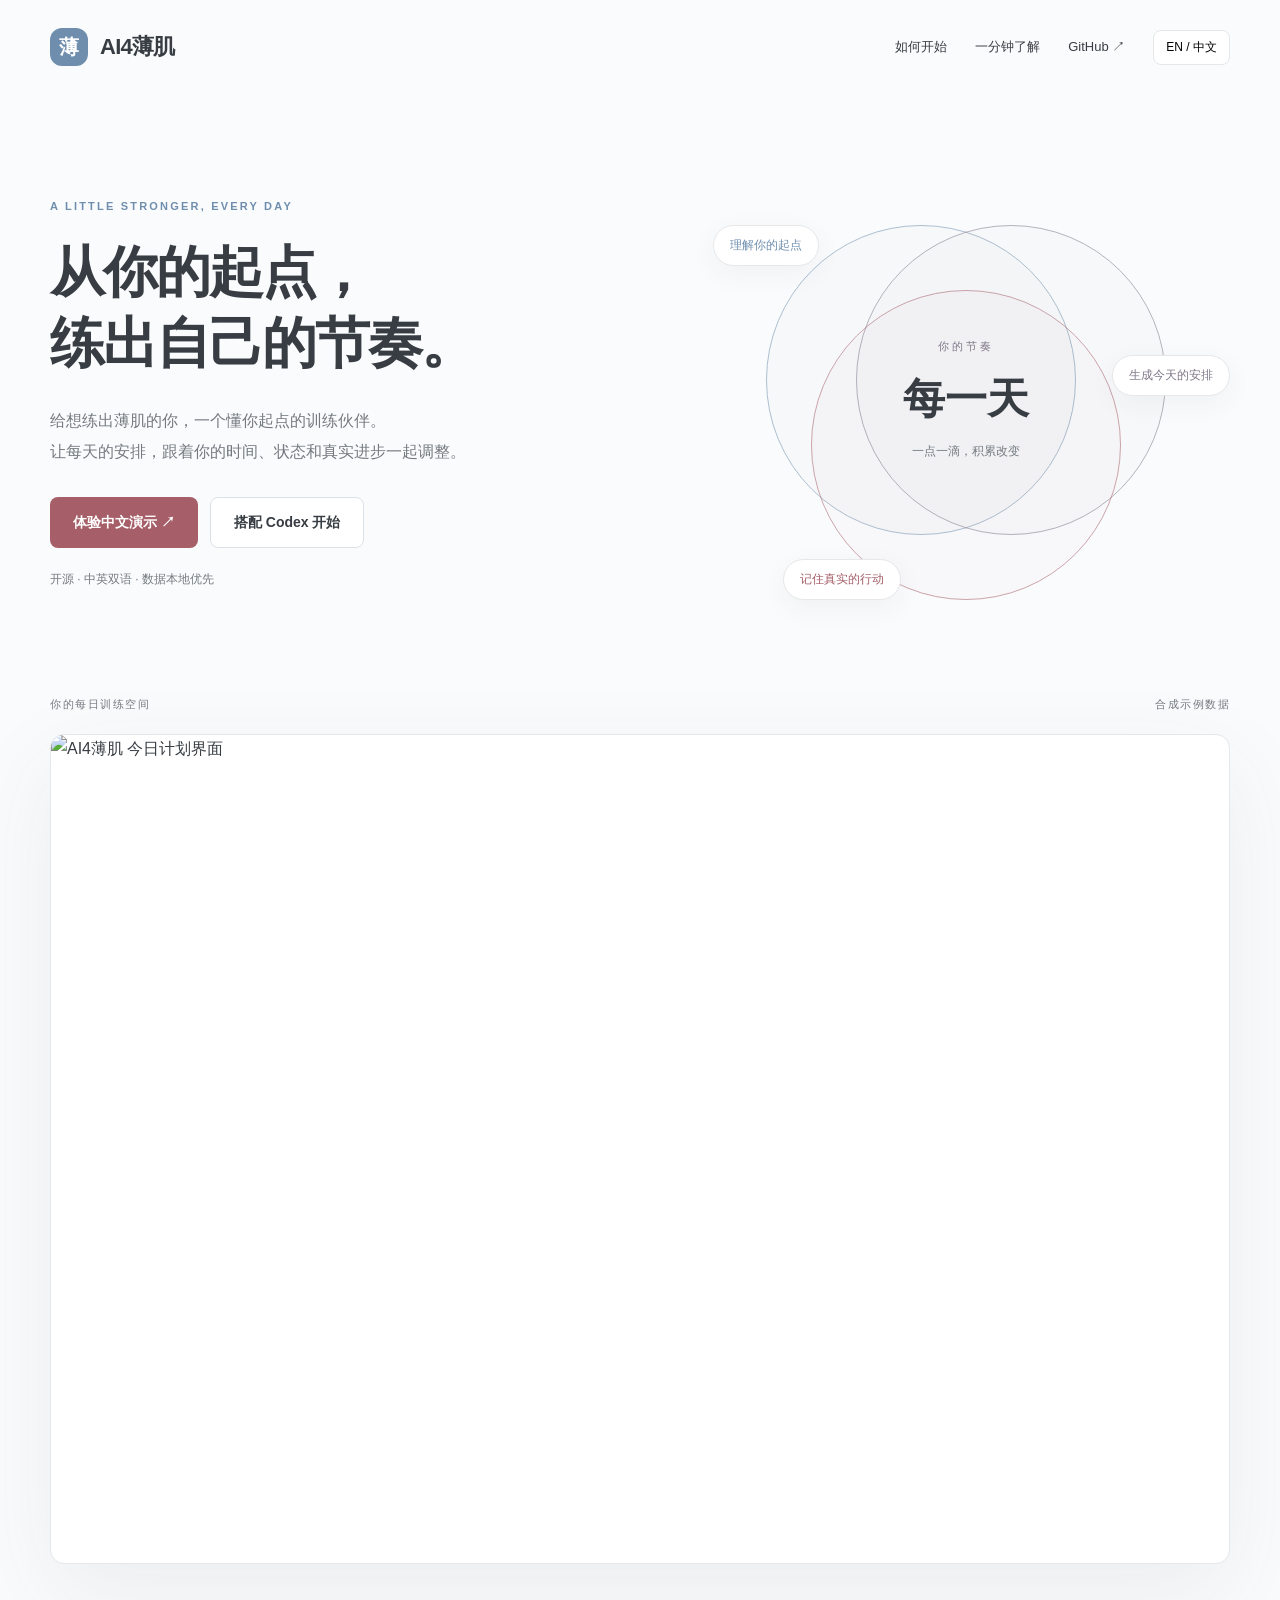
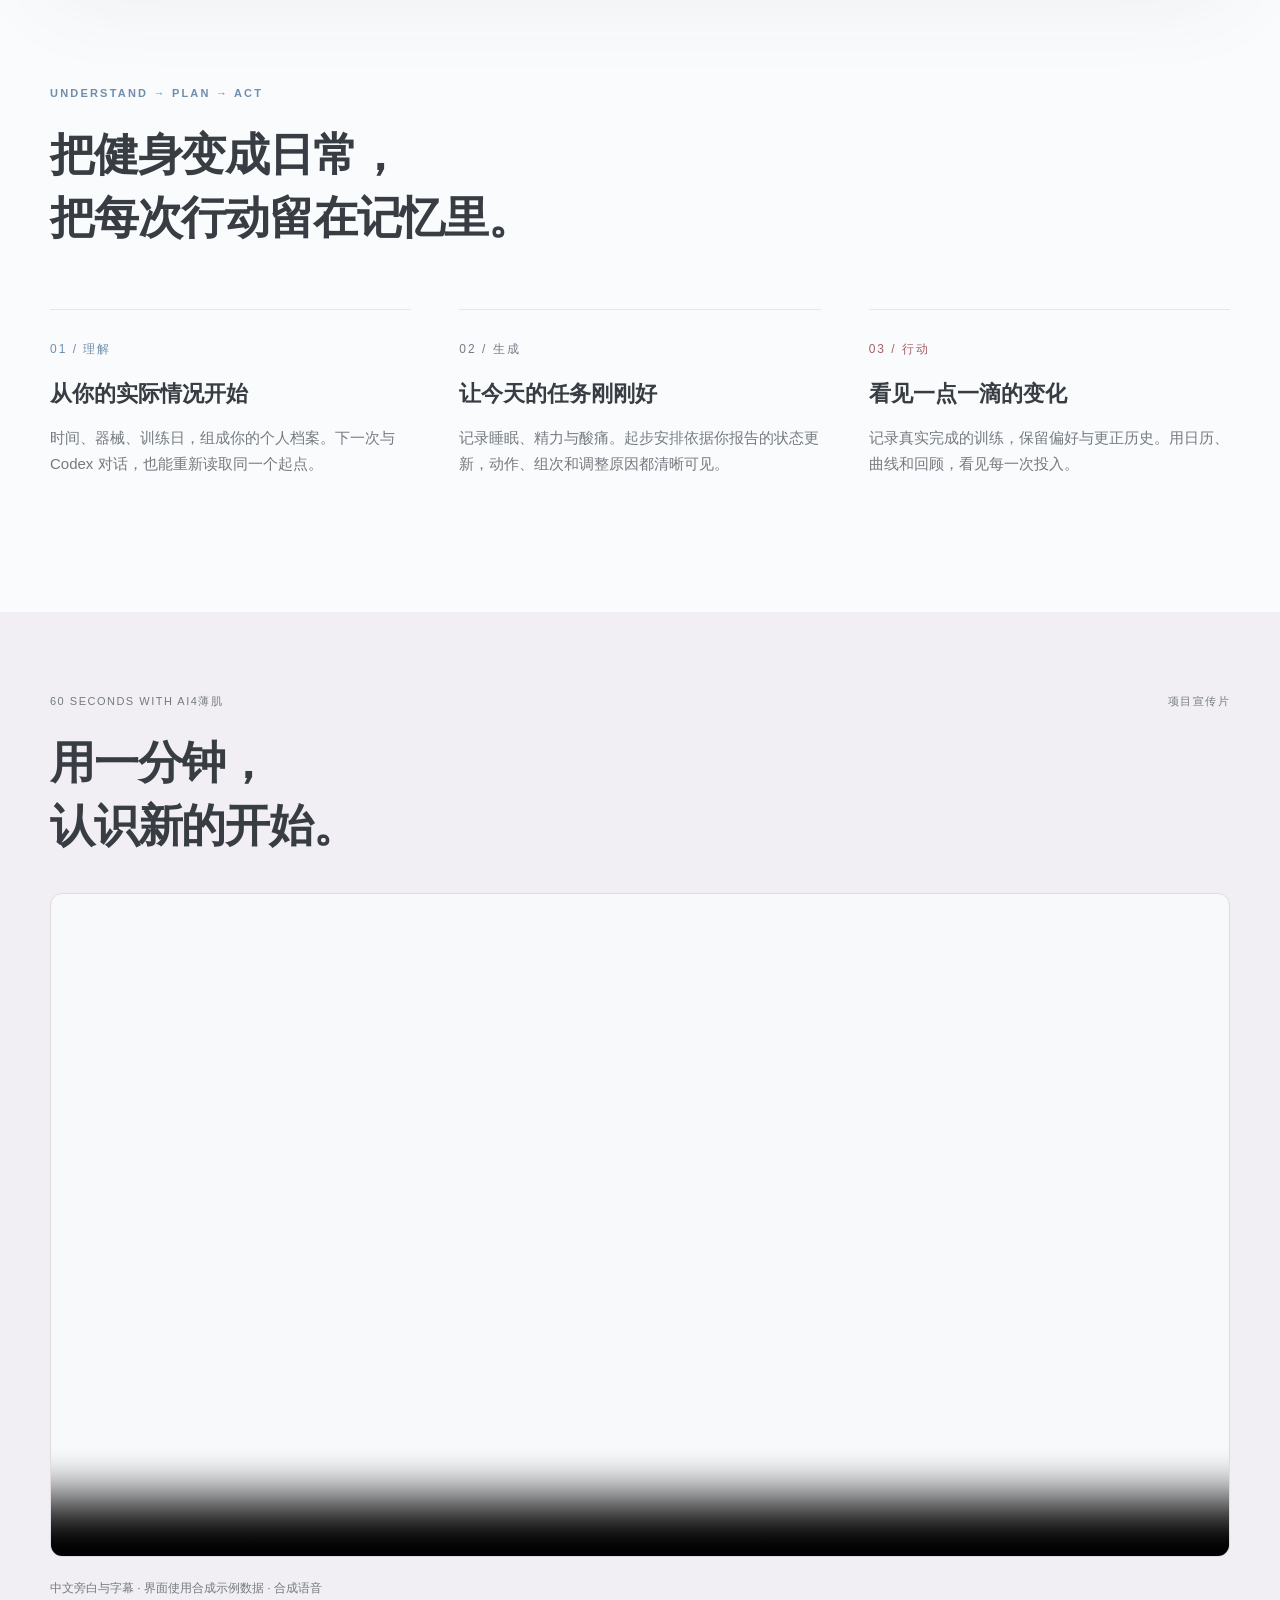
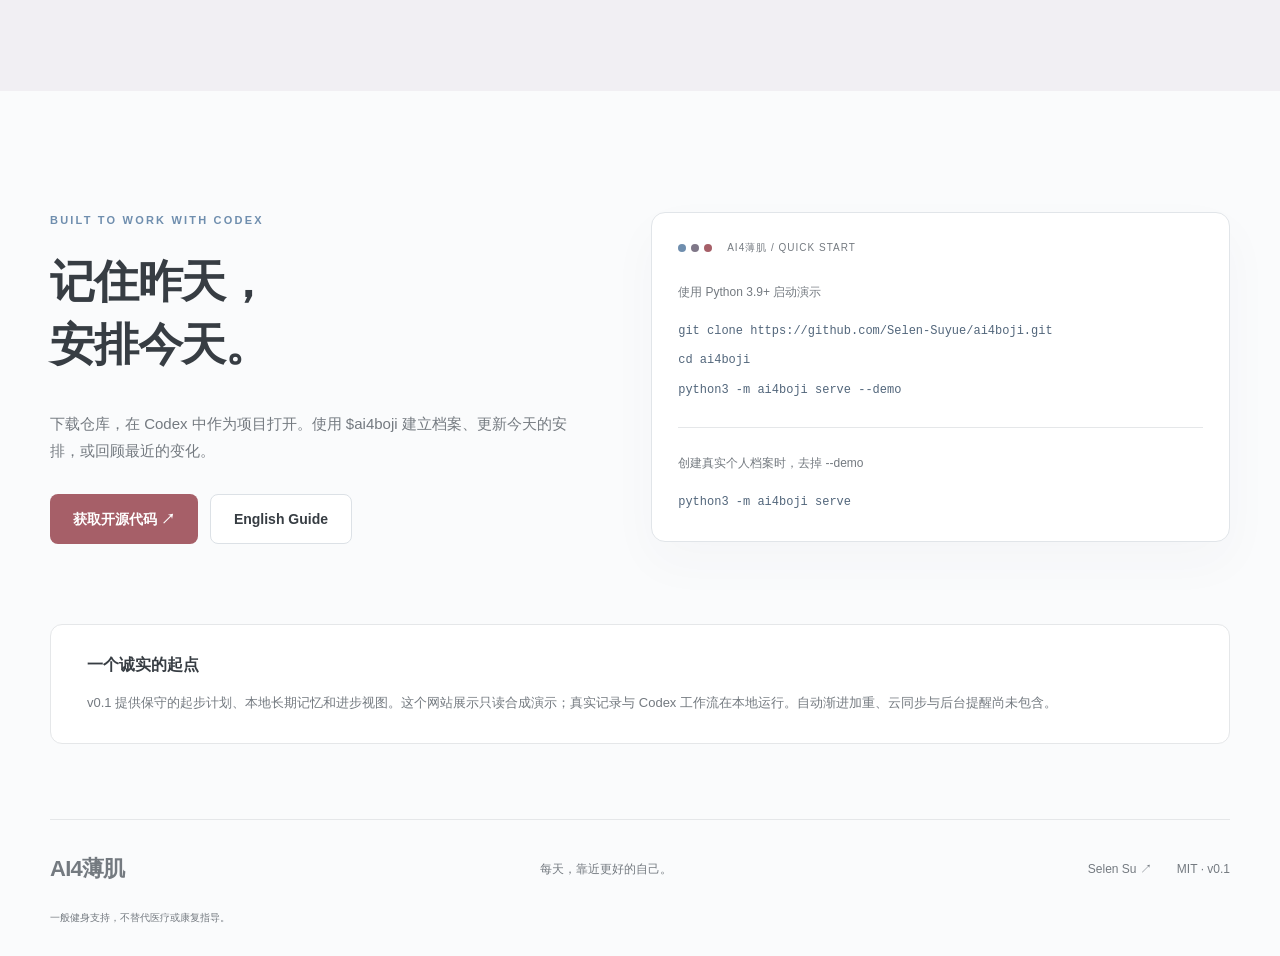
==== site/index.html @ ef3eefd3 "Launch AI4薄肌 v0.1 with Codex workflow, bilingual dashboard and public site" ====
<!doctype html>
<html lang="zh-CN">
<head>
  <meta charset="utf-8"><meta name="viewport" content="width=device-width, initial-scale=1">
  <title>AI4薄肌</title>
  <meta name="description" content="AI4薄肌：Codex 驱动的个人训练伙伴。每日指导、长期记忆和进步可视化，陪你从起点稳稳向前。">
  <meta name="theme-color" content="#6F8EAE">
  <meta property="og:title" content="AI4薄肌"><meta property="og:description" content="每天，靠近更好的自己。Codex 驱动的个人训练伙伴。">
  <link rel="stylesheet" href="./style.css"><script src="./site.js" defer></script>
</head>
<body>
<nav class="nav wrap"><a class="brand" href="#"><span class="mark">薄</span>AI4薄肌</a><div class="navlinks"><a href="#how" data-en="How it works">如何开始</a><a href="#film" data-en="Watch the film">一分钟了解</a><a href="https://github.com/Selen-Suyue/ai4boji">GitHub ↗</a><button id="language" aria-label="Switch language">EN / 中文</button></div></nav>
<main>
<section class="hero wrap">
  <div class="hero-copy"><div class="eyebrow">A LITTLE STRONGER, EVERY DAY</div><h1 data-en="Start where you are.<br>Grow a little stronger.">从你的起点，<br>练出自己的节奏。</h1><p class="lead" data-en="A training companion for beginners, powered by Codex. Daily guidance that follows your time, your energy and your real progress.">给想练出薄肌的你，一个懂你起点的训练伙伴。<br>让每天的安排，跟着你的时间、状态和真实进步一起调整。</p><div class="actions"><a class="button primary" href="./demo/" data-en="Explore the preview ↗">体验中文演示 ↗</a><a class="button secondary" href="#start" data-en="Start with Codex">搭配 Codex 开始</a></div><p class="tiny" data-en="Open source · Chinese & English · Local-first data">开源 · 中英双语 · 数据本地优先</p></div>
  <div class="hero-art" aria-label="三色训练理念"><div class="ring r1"></div><div class="ring r2"></div><div class="ring r3"></div><div class="art-center"><span data-en="YOUR PACE">你的节奏</span><strong>每一天</strong><small data-en="One step at a time">一点一滴，积累改变</small></div><div class="floating f1" data-en="Understand you">理解你的起点</div><div class="floating f2" data-en="Plan for today">生成今天的安排</div><div class="floating f3" data-en="Remember your effort">记住真实的行动</div></div>
</section>
<section class="preview wrap"><div class="section-line"><span data-en="YOUR DAILY SPACE">你的每日训练空间</span><span data-en="Synthetic demo data">合成示例数据</span></div><a href="./demo/" class="screen"><img src="./assets/dashboard-zh.jpg" alt="AI4薄肌 今日计划界面" width="1280" height="900"></a></section>
<section id="how" class="wrap story"><div class="eyebrow">UNDERSTAND → PLAN → ACT</div><h2 data-en="A small routine.<br>A memory that stays.">把健身变成日常，<br>把每次行动留在记忆里。</h2><div class="steps"><article><span class="step blue">01 / 理解</span><h3 data-en="Begin with you">从你的实际情况开始</h3><p data-en="Your available time, equipment and training days become a profile. Codex can read it again in your next conversation.">时间、器械、训练日，组成你的个人档案。下一次与 Codex 对话，也能重新读取同一个起点。</p></article><article><span class="step purple">02 / 生成</span><h3 data-en="Make today manageable">让今天的任务刚刚好</h3><p data-en="Check in with sleep, energy and soreness. Starter plans adapt to your reported state, with clear reasons behind each adjustment.">记录睡眠、精力与酸痛。起步安排依据你报告的状态更新，动作、组次和调整原因都清晰可见。</p></article><article><span class="step rose">03 / 行动</span><h3 data-en="See the effort add up">看见一点一滴的变化</h3><p data-en="Log what actually happened. Keep preferences and revisions, then review your activity and measurements through clear charts.">记录真实完成的训练，保留偏好与更正历史。用日历、曲线和回顾，看见每一次投入。</p></article></div></section>
<section id="film" class="film"><div class="wrap"><div class="section-line"><span>60 SECONDS WITH AI4薄肌</span><span data-en="Product film">项目宣传片</span></div><h2 data-en="One minute.<br>Your next beginning.">用一分钟，<br>认识新的开始。</h2><video controls preload="metadata" poster="./assets/promo-poster.jpg" playsinline><source src="./assets/AI4薄肌-60s.mp4" type="video/mp4"><track kind="subtitles" src="./assets/promo-en.vtt" srclang="en" label="English"><a href="./assets/AI4薄肌-60s.mp4" data-en="Download the film">下载宣传片</a></video><p class="tiny" data-en="Chinese narration and captions · Synthetic product data · Synthesized voice">中文旁白与字幕 · 界面使用合成示例数据 · 合成语音</p></div></section>
<section id="start" class="wrap start"><div><div class="eyebrow">BUILT TO WORK WITH CODEX</div><h2 data-en="Bring your context.<br>Take the next step.">记住昨天，<br>安排今天。</h2><p data-en="Download the repository and open it as a Codex project. Use $ai4boji to create your profile, update your day and review your progress.">下载仓库，在 Codex 中作为项目打开。使用 $ai4boji 建立档案、更新今天的安排，或回顾最近的变化。</p><div class="actions"><a class="button primary" href="https://github.com/Selen-Suyue/ai4boji" data-en="Get the source ↗">获取开源代码 ↗</a><a class="button secondary" href="https://github.com/Selen-Suyue/ai4boji/blob/main/README.en.md" data-en="English guide">English Guide</a></div></div><div class="terminal"><div class="terminal-top"><i></i><i></i><i></i><span>AI4薄肌 / QUICK START</span></div><p data-en="Preview with Python 3.9+">使用 Python 3.9+ 启动演示</p><code>git clone https://github.com/Selen-Suyue/ai4boji.git<br>cd ai4boji<br>python3 -m ai4boji serve --demo</code><hr><p data-en="For your own profile, omit --demo">创建真实个人档案时，去掉 --demo</p><code>python3 -m ai4boji serve</code></div></section>
<section class="wrap scope"><h3 data-en="An honest starting point">一个诚实的起点</h3><p data-en="v0.1 offers conservative starter plans, persistent local memory and progress views. This website is a read-only synthetic preview. Personal records and Codex workflows run locally. Automatic progressive loading, cloud sync and background reminders are not part of this version.">v0.1 提供保守的起步计划、本地长期记忆和进步视图。这个网站展示只读合成演示；真实记录与 Codex 工作流在本地运行。自动渐进加重、云同步与后台提醒尚未包含。</p></section>
</main>
<footer class="wrap"><a class="brand" href="#">AI4薄肌</a><span data-en="A little stronger, every day.">每天，靠近更好的自己。</span><div><a href="https://selen-suyue.github.io/">Selen Su ↗</a><span>MIT · v0.1</span></div><small data-en="General fitness support, not medical or rehabilitation care.">一般健身支持，不替代医疗或康复指导。</small></footer>
</body></html>
---- site/style.css ----
:root{--blue:#6f8eae;--purple:#7f7788;--rose:#a65f68;--ink:#373d43;--muted:#747a80;--line:#e5e7e9;--paper:#fafbfc}*{box-sizing:border-box}html{scroll-behavior:smooth;scroll-padding-top:30px}body{margin:0;color:var(--ink);background:var(--paper);font-family:Inter,-apple-system,BlinkMacSystemFont,"PingFang SC","Microsoft YaHei",sans-serif;line-height:1.75}a{color:inherit;text-decoration:none}button{font:inherit}.wrap{width:min(1180px,calc(100% - 64px));margin:auto}.nav{display:flex;align-items:center;justify-content:space-between;padding:28px 0}.brand{display:flex;align-items:center;gap:12px;font-weight:760;font-size:22px;letter-spacing:-.7px}.mark{background:var(--blue);color:white;display:grid;place-items:center;width:38px;height:38px;border-radius:12px;font-size:20px}.navlinks{display:flex;gap:28px;align-items:center;font-size:13px}.navlinks button{background:white;border:1px solid var(--line);border-radius:8px;padding:6px 12px;cursor:pointer;font-size:12px}.hero{display:grid;grid-template-columns:1.2fr 1fr;gap:20px;padding:90px 0 80px;align-items:center}.eyebrow{font-size:11px;letter-spacing:2.2px;font-weight:750;color:var(--blue);margin-bottom:20px}h1{font-size:clamp(40px,4.3vw,60px);line-height:1.3;letter-spacing:-2px;margin:0 0 25px;font-weight:720}h2{font-size:clamp(32px,3.5vw,46px);line-height:1.4;letter-spacing:-1.2px;margin:12px 0 36px}h3{font-size:22px;line-height:1.5;margin:15px 0}p{color:var(--muted);font-size:15px}.lead{font-size:16px;line-height:1.95;max-width:560px}.actions{display:flex;gap:12px;flex-wrap:wrap;margin-top:30px}.button{display:inline-flex;align-items:center;justify-content:center;padding:12px 23px;border-radius:8px;font-size:14px;font-weight:650;transition:transform .2s}.button:hover{transform:translateY(-2px)}.primary{background:var(--rose);color:white}.secondary{border:1px solid #dce1e6;background:white}.tiny{font-size:12px;margin-top:21px}.hero-art{height:430px;position:relative;display:grid;place-items:center}.ring{position:absolute;width:310px;height:310px;border:1px solid;border-radius:50%;opacity:.55}.r1{border-color:var(--blue);transform:translate(-45px,-20px);background:#6f8eae0a}.r2{border-color:var(--purple);transform:translate(45px,-20px);background:#7f77880a}.r3{border-color:var(--rose);transform:translate(0,45px);background:#a65f6809}.art-center{z-index:1;text-align:center;display:flex;flex-direction:column}.art-center span{font-size:11px;letter-spacing:3px;color:var(--purple)}.art-center strong{font-size:42px;font-weight:650;line-height:2}.art-center small{font-size:12px;color:var(--muted)}.floating{position:absolute;z-index:2;background:white;box-shadow:0 8px 28px #3a44460d;border:1px solid var(--line);padding:9px 16px;border-radius:30px;font-size:12px}.f1{top:40px;left:10px;color:var(--blue)}.f2{right:0;top:170px;color:var(--purple)}.f3{bottom:15px;left:80px;color:var(--rose)}.section-line{display:flex;justify-content:space-between;font-size:11px;letter-spacing:1.5px;color:var(--muted);margin-bottom:20px}.screen{display:block;background:white;border:1px solid var(--line);border-radius:14px;overflow:hidden;box-shadow:0 30px 90px #3c485414}.screen img{display:block;width:100%;height:auto}.story{padding:120px 0}.steps{display:grid;grid-template-columns:repeat(3,1fr);gap:48px;margin-top:60px}.steps article{border-top:1px solid var(--line);padding-top:24px}.step{font-size:12px;letter-spacing:2px}.blue{color:var(--blue)}.purple{color:var(--purple)}.rose{color:var(--rose)}.film{padding:80px 0;background:#f1eff3}.film video{display:block;width:100%;aspect-ratio:16/9;background:#f8f9fb;border-radius:12px;border:1px solid #dedbe2}.start{display:grid;grid-template-columns:1fr 1.1fr;gap:75px;padding:120px 0 80px;align-items:center}.terminal{border:1px solid #e1e5e9;background:white;border-radius:14px;padding:26px;min-width:0;box-shadow:0 20px 50px #3c485408}.terminal-top{display:flex;align-items:center;gap:5px;font-size:10px;color:var(--muted);letter-spacing:1px}.terminal-top span{margin-left:10px}.terminal-top i{width:8px;height:8px;background:var(--blue);border-radius:50%}.terminal-top i:nth-child(2){background:var(--purple)}.terminal-top i:nth-child(3){background:var(--rose)}.terminal p{font-size:12px;margin-top:25px}.terminal code{font-size:12px;line-height:2.2;overflow-wrap:anywhere;color:#52667b}.terminal hr{border:0;border-top:1px solid var(--line);margin-top:24px}.scope{background:#fff;border:1px solid var(--line);border-radius:12px;padding:28px 36px;margin-bottom:75px}.scope h3{font-size:16px;margin-top:0}.scope p{font-size:13px;margin-bottom:0}footer{display:flex;align-items:center;justify-content:space-between;border-top:1px solid var(--line);padding:30px 0;flex-wrap:wrap;gap:20px;font-size:12px;color:var(--muted)}footer div{display:flex;gap:25px}footer small{width:100%;font-size:10px}a:focus-visible,button:focus-visible{outline:3px solid var(--blue);outline-offset:5px}@media(max-width:800px){.wrap{width:calc(100% - 36px)}.navlinks{gap:14px}.navlinks a:nth-child(-n+2){display:none}.hero{grid-template-columns:1fr;padding:55px 0}.hero-art{height:330px;max-width:420px;width:100%;margin:auto}.ring{width:240px;height:240px}.hero h1{font-size:42px}.steps{grid-template-columns:1fr;gap:25px;margin-top:30px}.story{padding:65px 0}.start{grid-template-columns:1fr;gap:28px;padding:65px 0}.film{padding:50px 0}.scope{padding:22px}.art-center strong{font-size:32px}.f3{bottom:0}.f2{top:145px}.screen{border-radius:8px}}@media(prefers-reduced-motion:reduce){html{scroll-behavior:auto}.button{transition:none}}
@media(max-width:360px){.ring{width:190px;height:190px}.hero-art{height:300px}.floating{font-size:11px;padding:8px 11px}.navlinks{gap:10px}.navlinks button{padding:5px 8px}.brand{font-size:20px}}
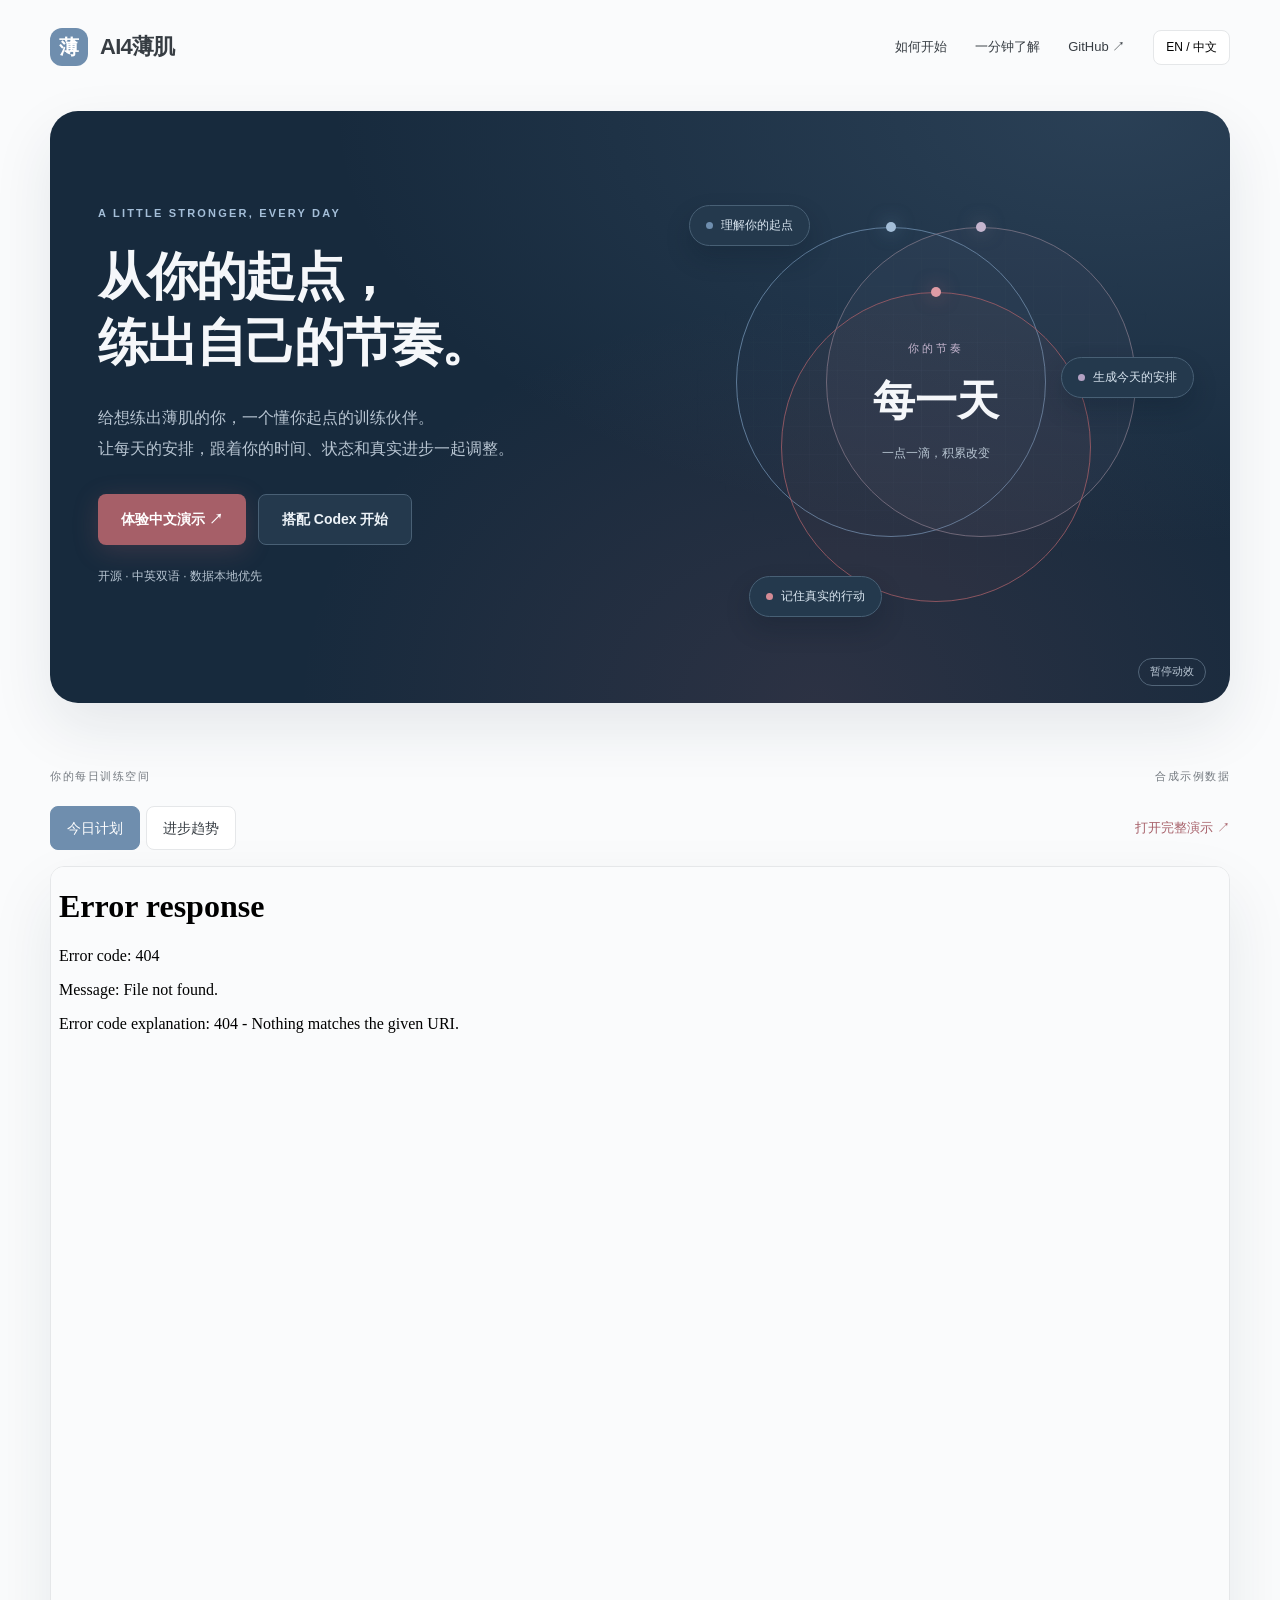
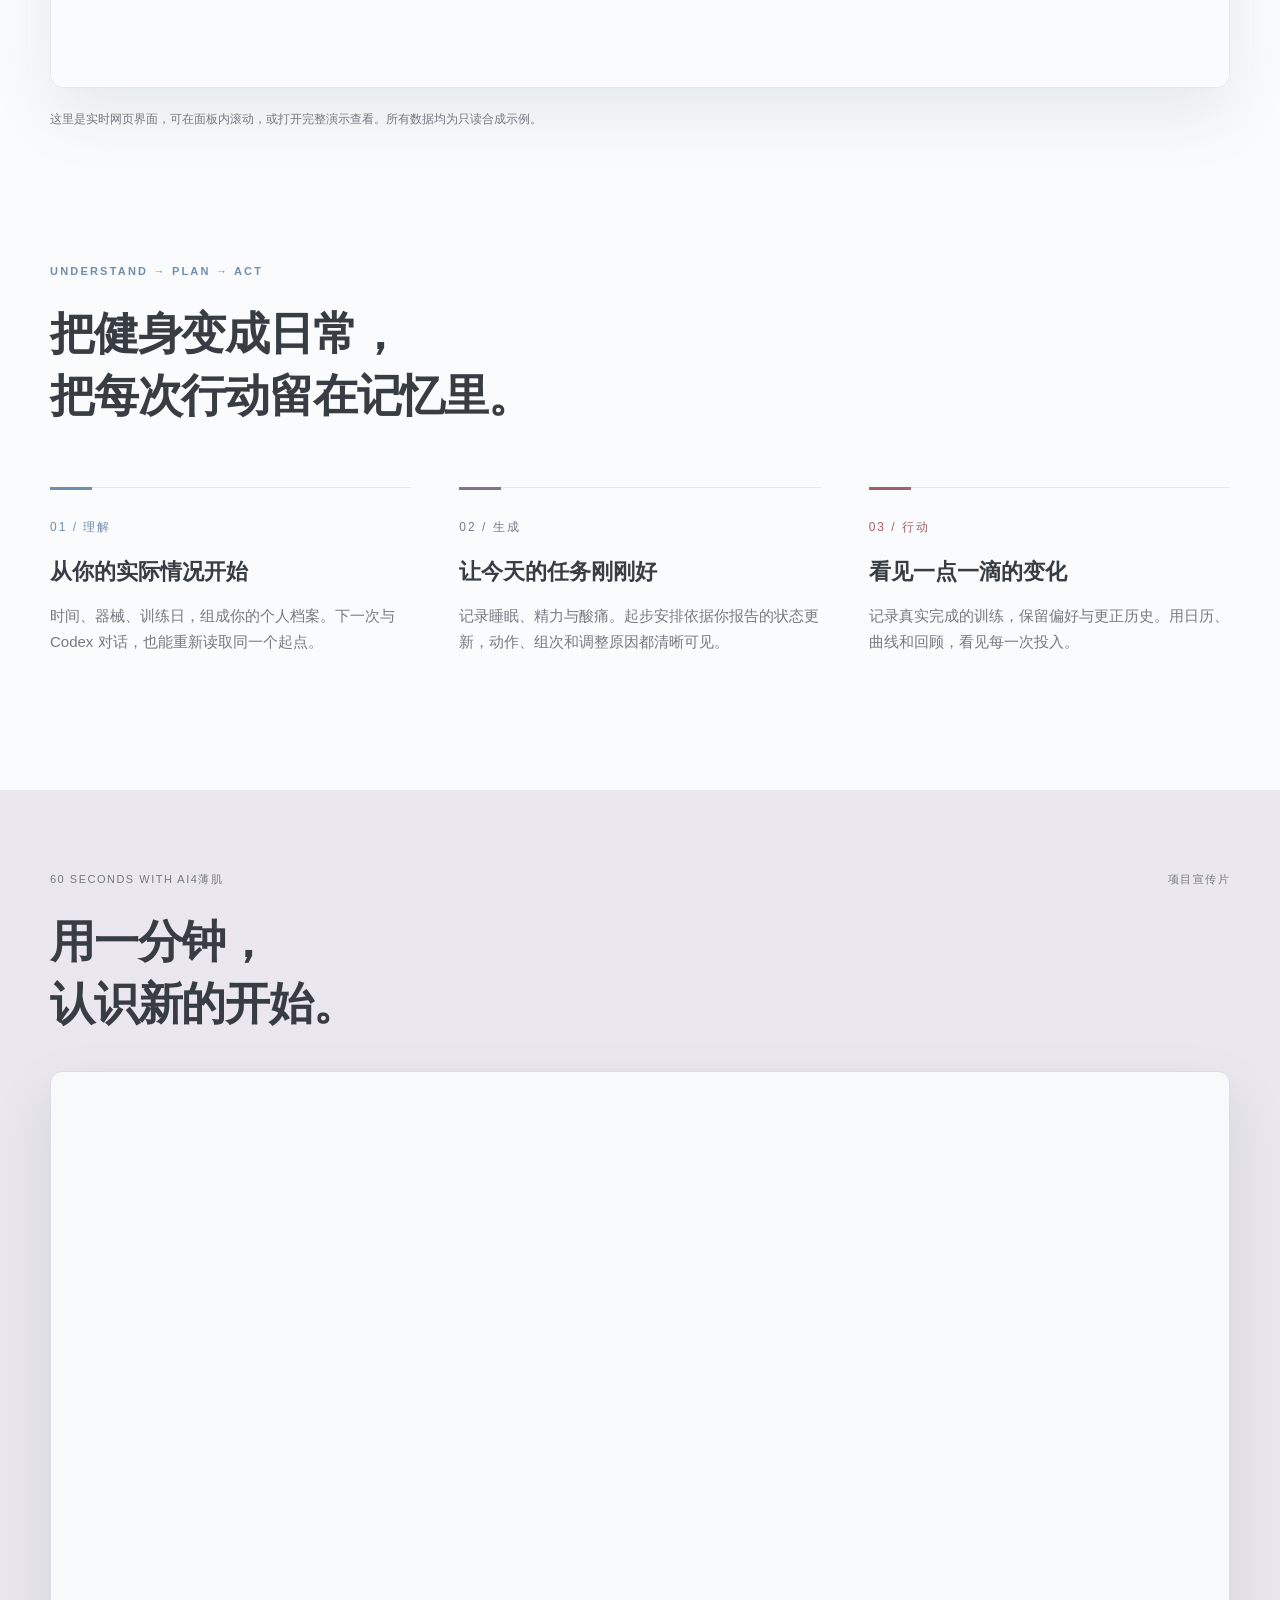
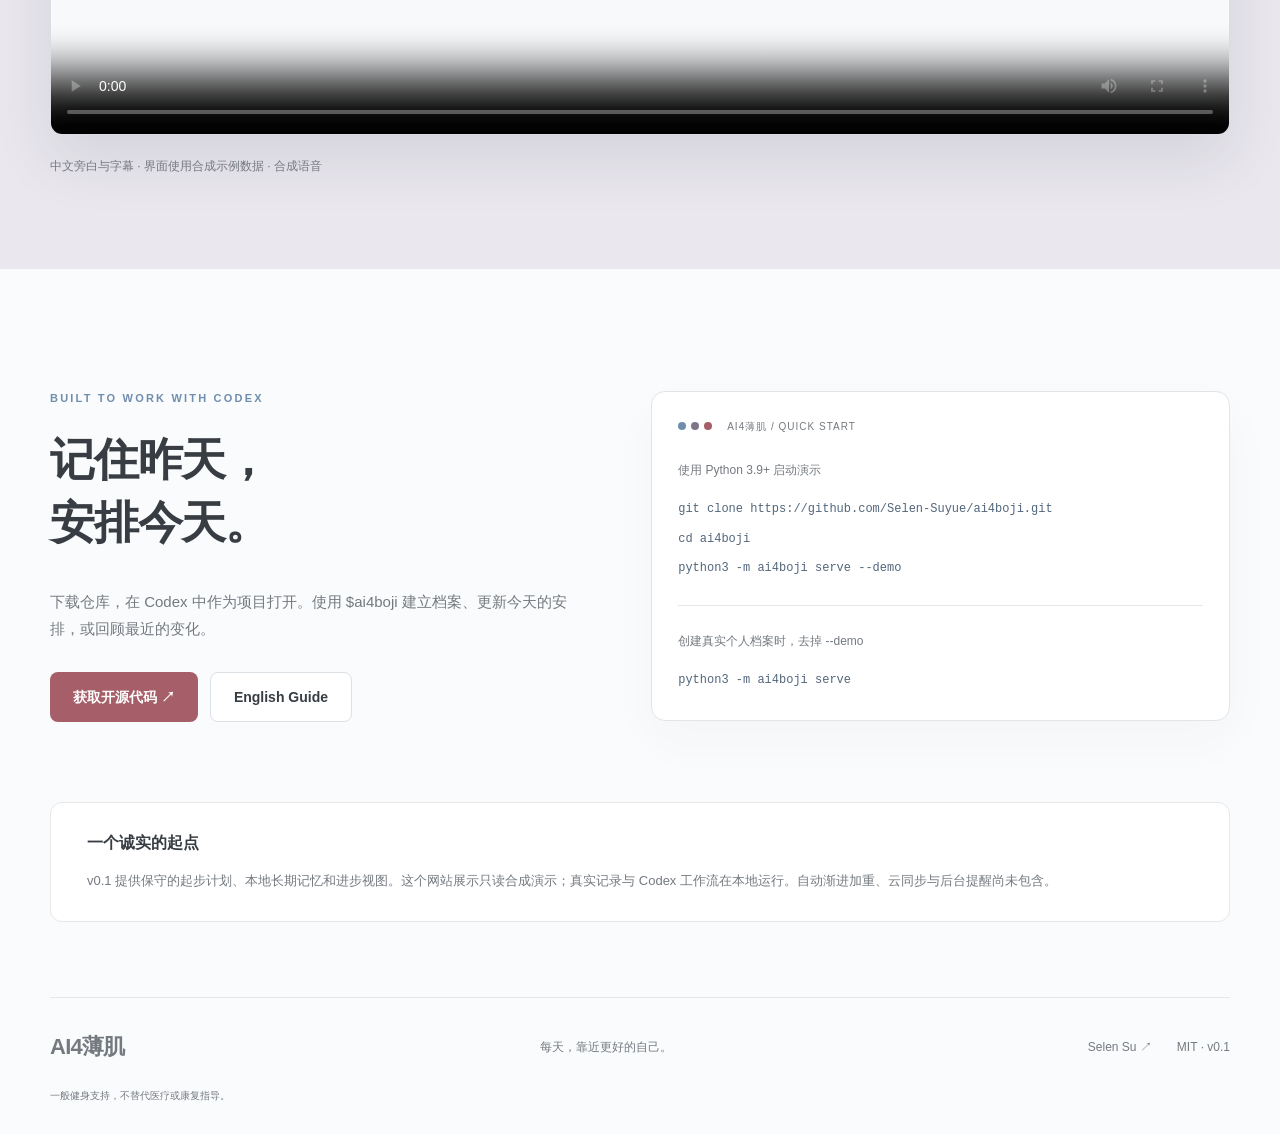
==== commit b8efa27d: "Make AI4薄肌 launch page dynamic and replace blurry screenshots with live previews" ====
--- a/site/index.html
+++ b/site/index.html
@@ -6,18 +6,19 @@
   <meta name="description" content="AI4薄肌：Codex 驱动的个人训练伙伴。每日指导、长期记忆和进步可视化，陪你从起点稳稳向前。">
   <meta name="theme-color" content="#6F8EAE">
   <meta property="og:title" content="AI4薄肌"><meta property="og:description" content="每天，靠近更好的自己。Codex 驱动的个人训练伙伴。">
-  <link rel="stylesheet" href="./style.css"><script src="./site.js" defer></script>
+  <link rel="stylesheet" href="./style.css?v=2"><script src="./site.js?v=2" defer></script>
 </head>
 <body>
+<div class="reading-progress" aria-hidden="true"></div>
 <nav class="nav wrap"><a class="brand" href="#"><span class="mark">薄</span>AI4薄肌</a><div class="navlinks"><a href="#how" data-en="How it works">如何开始</a><a href="#film" data-en="Watch the film">一分钟了解</a><a href="https://github.com/Selen-Suyue/ai4boji">GitHub ↗</a><button id="language" aria-label="Switch language">EN / 中文</button></div></nav>
 <main>
 <section class="hero wrap">
   <div class="hero-copy"><div class="eyebrow">A LITTLE STRONGER, EVERY DAY</div><h1 data-en="Start where you are.<br>Grow a little stronger.">从你的起点，<br>练出自己的节奏。</h1><p class="lead" data-en="A training companion for beginners, powered by Codex. Daily guidance that follows your time, your energy and your real progress.">给想练出薄肌的你，一个懂你起点的训练伙伴。<br>让每天的安排，跟着你的时间、状态和真实进步一起调整。</p><div class="actions"><a class="button primary" href="./demo/" data-en="Explore the preview ↗">体验中文演示 ↗</a><a class="button secondary" href="#start" data-en="Start with Codex">搭配 Codex 开始</a></div><p class="tiny" data-en="Open source · Chinese & English · Local-first data">开源 · 中英双语 · 数据本地优先</p></div>
-  <div class="hero-art" aria-label="三色训练理念"><div class="ring r1"></div><div class="ring r2"></div><div class="ring r3"></div><div class="art-center"><span data-en="YOUR PACE">你的节奏</span><strong>每一天</strong><small data-en="One step at a time">一点一滴，积累改变</small></div><div class="floating f1" data-en="Understand you">理解你的起点</div><div class="floating f2" data-en="Plan for today">生成今天的安排</div><div class="floating f3" data-en="Remember your effort">记住真实的行动</div></div>
+  <div class="hero-art" aria-label="三色训练理念"><div class="orbit-grid" aria-hidden="true"></div><div class="ring r1"></div><div class="ring r2"></div><div class="ring r3"></div><div class="orbit o1" aria-hidden="true"><i></i></div><div class="orbit o2" aria-hidden="true"><i></i></div><div class="orbit o3" aria-hidden="true"><i></i></div><div class="art-center"><span data-en="YOUR PACE">你的节奏</span><strong>每一天</strong><small data-en="One step at a time">一点一滴，积累改变</small></div><div class="floating f1" data-en="Understand you">理解你的起点</div><div class="floating f2" data-en="Plan for today">生成今天的安排</div><div class="floating f3" data-en="Remember your effort">记住真实的行动</div></div><button id="motion" class="motion-control" aria-pressed="false">暂停动效</button>
 </section>
-<section class="preview wrap"><div class="section-line"><span data-en="YOUR DAILY SPACE">你的每日训练空间</span><span data-en="Synthetic demo data">合成示例数据</span></div><a href="./demo/" class="screen"><img src="./assets/dashboard-zh.jpg" alt="AI4薄肌 今日计划界面" width="1280" height="900"></a></section>
+<section class="preview wrap" id="preview"><div class="section-line"><span data-en="YOUR DAILY SPACE">你的每日训练空间</span><span data-en="Synthetic demo data">合成示例数据</span></div><div class="preview-controls"><div class="preview-tabs" role="group" aria-label="选择演示页面"><button type="button" data-preview="today" aria-pressed="true" data-en="Today's plan">今日计划</button><button type="button" data-preview="progress" aria-pressed="false" data-en="Progress">进步趋势</button></div><a href="./demo/" data-en="Open the full demo ↗">打开完整演示 ↗</a></div><div class="screen"><iframe id="live-preview" title="AI4薄肌 — 可滚动的实时演示界面" src="./demo/?embed=1&amp;lang=zh-CN&amp;view=today" loading="lazy"></iframe></div><p class="tiny" data-en="Live interface, not a screenshot. Scroll inside the panel or open the full demo. Read-only synthetic data.">这里是实时网页界面，可在面板内滚动，或打开完整演示查看。所有数据均为只读合成示例。</p></section>
 <section id="how" class="wrap story"><div class="eyebrow">UNDERSTAND → PLAN → ACT</div><h2 data-en="A small routine.<br>A memory that stays.">把健身变成日常，<br>把每次行动留在记忆里。</h2><div class="steps"><article><span class="step blue">01 / 理解</span><h3 data-en="Begin with you">从你的实际情况开始</h3><p data-en="Your available time, equipment and training days become a profile. Codex can read it again in your next conversation.">时间、器械、训练日，组成你的个人档案。下一次与 Codex 对话，也能重新读取同一个起点。</p></article><article><span class="step purple">02 / 生成</span><h3 data-en="Make today manageable">让今天的任务刚刚好</h3><p data-en="Check in with sleep, energy and soreness. Starter plans adapt to your reported state, with clear reasons behind each adjustment.">记录睡眠、精力与酸痛。起步安排依据你报告的状态更新，动作、组次和调整原因都清晰可见。</p></article><article><span class="step rose">03 / 行动</span><h3 data-en="See the effort add up">看见一点一滴的变化</h3><p data-en="Log what actually happened. Keep preferences and revisions, then review your activity and measurements through clear charts.">记录真实完成的训练，保留偏好与更正历史。用日历、曲线和回顾，看见每一次投入。</p></article></div></section>
-<section id="film" class="film"><div class="wrap"><div class="section-line"><span>60 SECONDS WITH AI4薄肌</span><span data-en="Product film">项目宣传片</span></div><h2 data-en="One minute.<br>Your next beginning.">用一分钟，<br>认识新的开始。</h2><video controls preload="metadata" poster="./assets/promo-poster.jpg" playsinline><source src="./assets/AI4薄肌-60s.mp4" type="video/mp4"><track kind="subtitles" src="./assets/promo-en.vtt" srclang="en" label="English"><a href="./assets/AI4薄肌-60s.mp4" data-en="Download the film">下载宣传片</a></video><p class="tiny" data-en="Chinese narration and captions · Synthetic product data · Synthesized voice">中文旁白与字幕 · 界面使用合成示例数据 · 合成语音</p></div></section>
+<section id="film" class="film"><div class="wrap"><div class="section-line"><span>60 SECONDS WITH AI4薄肌</span><span data-en="Product film">项目宣传片</span></div><h2 data-en="One minute.<br>Your next beginning.">用一分钟，<br>认识新的开始。</h2><video controls preload="metadata" poster="./assets/promo-poster.jpg?v=2" playsinline><source src="./assets/AI4薄肌-60s-v2.mp4" type="video/mp4"><track kind="subtitles" src="./assets/promo-en.vtt" srclang="en" label="English"><a href="./assets/AI4薄肌-60s-v2.mp4" data-en="Download the film">下载宣传片</a></video><p class="tiny" data-en="Chinese narration and captions · Synthetic product data · Synthesized voice">中文旁白与字幕 · 界面使用合成示例数据 · 合成语音</p></div></section>
 <section id="start" class="wrap start"><div><div class="eyebrow">BUILT TO WORK WITH CODEX</div><h2 data-en="Bring your context.<br>Take the next step.">记住昨天，<br>安排今天。</h2><p data-en="Download the repository and open it as a Codex project. Use $ai4boji to create your profile, update your day and review your progress.">下载仓库，在 Codex 中作为项目打开。使用 $ai4boji 建立档案、更新今天的安排，或回顾最近的变化。</p><div class="actions"><a class="button primary" href="https://github.com/Selen-Suyue/ai4boji" data-en="Get the source ↗">获取开源代码 ↗</a><a class="button secondary" href="https://github.com/Selen-Suyue/ai4boji/blob/main/README.en.md" data-en="English guide">English Guide</a></div></div><div class="terminal"><div class="terminal-top"><i></i><i></i><i></i><span>AI4薄肌 / QUICK START</span></div><p data-en="Preview with Python 3.9+">使用 Python 3.9+ 启动演示</p><code>git clone https://github.com/Selen-Suyue/ai4boji.git<br>cd ai4boji<br>python3 -m ai4boji serve --demo</code><hr><p data-en="For your own profile, omit --demo">创建真实个人档案时，去掉 --demo</p><code>python3 -m ai4boji serve</code></div></section>
 <section class="wrap scope"><h3 data-en="An honest starting point">一个诚实的起点</h3><p data-en="v0.1 offers conservative starter plans, persistent local memory and progress views. This website is a read-only synthetic preview. Personal records and Codex workflows run locally. Automatic progressive loading, cloud sync and background reminders are not part of this version.">v0.1 提供保守的起步计划、本地长期记忆和进步视图。这个网站展示只读合成演示；真实记录与 Codex 工作流在本地运行。自动渐进加重、云同步与后台提醒尚未包含。</p></section>
 </main>
--- a/site/style.css
+++ b/site/style.css
@@ -1,2 +1,17 @@
 :root{--blue:#6f8eae;--purple:#7f7788;--rose:#a65f68;--ink:#373d43;--muted:#747a80;--line:#e5e7e9;--paper:#fafbfc}*{box-sizing:border-box}html{scroll-behavior:smooth;scroll-padding-top:30px}body{margin:0;color:var(--ink);background:var(--paper);font-family:Inter,-apple-system,BlinkMacSystemFont,"PingFang SC","Microsoft YaHei",sans-serif;line-height:1.75}a{color:inherit;text-decoration:none}button{font:inherit}.wrap{width:min(1180px,calc(100% - 64px));margin:auto}.nav{display:flex;align-items:center;justify-content:space-between;padding:28px 0}.brand{display:flex;align-items:center;gap:12px;font-weight:760;font-size:22px;letter-spacing:-.7px}.mark{background:var(--blue);color:white;display:grid;place-items:center;width:38px;height:38px;border-radius:12px;font-size:20px}.navlinks{display:flex;gap:28px;align-items:center;font-size:13px}.navlinks button{background:white;border:1px solid var(--line);border-radius:8px;padding:6px 12px;cursor:pointer;font-size:12px}.hero{display:grid;grid-template-columns:1.2fr 1fr;gap:20px;padding:90px 0 80px;align-items:center}.eyebrow{font-size:11px;letter-spacing:2.2px;font-weight:750;color:var(--blue);margin-bottom:20px}h1{font-size:clamp(40px,4.3vw,60px);line-height:1.3;letter-spacing:-2px;margin:0 0 25px;font-weight:720}h2{font-size:clamp(32px,3.5vw,46px);line-height:1.4;letter-spacing:-1.2px;margin:12px 0 36px}h3{font-size:22px;line-height:1.5;margin:15px 0}p{color:var(--muted);font-size:15px}.lead{font-size:16px;line-height:1.95;max-width:560px}.actions{display:flex;gap:12px;flex-wrap:wrap;margin-top:30px}.button{display:inline-flex;align-items:center;justify-content:center;padding:12px 23px;border-radius:8px;font-size:14px;font-weight:650;transition:transform .2s}.button:hover{transform:translateY(-2px)}.primary{background:var(--rose);color:white}.secondary{border:1px solid #dce1e6;background:white}.tiny{font-size:12px;margin-top:21px}.hero-art{height:430px;position:relative;display:grid;place-items:center}.ring{position:absolute;width:310px;height:310px;border:1px solid;border-radius:50%;opacity:.55}.r1{border-color:var(--blue);transform:translate(-45px,-20px);background:#6f8eae0a}.r2{border-color:var(--purple);transform:translate(45px,-20px);background:#7f77880a}.r3{border-color:var(--rose);transform:translate(0,45px);background:#a65f6809}.art-center{z-index:1;text-align:center;display:flex;flex-direction:column}.art-center span{font-size:11px;letter-spacing:3px;color:var(--purple)}.art-center strong{font-size:42px;font-weight:650;line-height:2}.art-center small{font-size:12px;color:var(--muted)}.floating{position:absolute;z-index:2;background:white;box-shadow:0 8px 28px #3a44460d;border:1px solid var(--line);padding:9px 16px;border-radius:30px;font-size:12px}.f1{top:40px;left:10px;color:var(--blue)}.f2{right:0;top:170px;color:var(--purple)}.f3{bottom:15px;left:80px;color:var(--rose)}.section-line{display:flex;justify-content:space-between;font-size:11px;letter-spacing:1.5px;color:var(--muted);margin-bottom:20px}.screen{display:block;background:white;border:1px solid var(--line);border-radius:14px;overflow:hidden;box-shadow:0 30px 90px #3c485414}.screen img{display:block;width:100%;height:auto}.story{padding:120px 0}.steps{display:grid;grid-template-columns:repeat(3,1fr);gap:48px;margin-top:60px}.steps article{border-top:1px solid var(--line);padding-top:24px}.step{font-size:12px;letter-spacing:2px}.blue{color:var(--blue)}.purple{color:var(--purple)}.rose{color:var(--rose)}.film{padding:80px 0;background:#f1eff3}.film video{display:block;width:100%;aspect-ratio:16/9;background:#f8f9fb;border-radius:12px;border:1px solid #dedbe2}.start{display:grid;grid-template-columns:1fr 1.1fr;gap:75px;padding:120px 0 80px;align-items:center}.terminal{border:1px solid #e1e5e9;background:white;border-radius:14px;padding:26px;min-width:0;box-shadow:0 20px 50px #3c485408}.terminal-top{display:flex;align-items:center;gap:5px;font-size:10px;color:var(--muted);letter-spacing:1px}.terminal-top span{margin-left:10px}.terminal-top i{width:8px;height:8px;background:var(--blue);border-radius:50%}.terminal-top i:nth-child(2){background:var(--purple)}.terminal-top i:nth-child(3){background:var(--rose)}.terminal p{font-size:12px;margin-top:25px}.terminal code{font-size:12px;line-height:2.2;overflow-wrap:anywhere;color:#52667b}.terminal hr{border:0;border-top:1px solid var(--line);margin-top:24px}.scope{background:#fff;border:1px solid var(--line);border-radius:12px;padding:28px 36px;margin-bottom:75px}.scope h3{font-size:16px;margin-top:0}.scope p{font-size:13px;margin-bottom:0}footer{display:flex;align-items:center;justify-content:space-between;border-top:1px solid var(--line);padding:30px 0;flex-wrap:wrap;gap:20px;font-size:12px;color:var(--muted)}footer div{display:flex;gap:25px}footer small{width:100%;font-size:10px}a:focus-visible,button:focus-visible{outline:3px solid var(--blue);outline-offset:5px}@media(max-width:800px){.wrap{width:calc(100% - 36px)}.navlinks{gap:14px}.navlinks a:nth-child(-n+2){display:none}.hero{grid-template-columns:1fr;padding:55px 0}.hero-art{height:330px;max-width:420px;width:100%;margin:auto}.ring{width:240px;height:240px}.hero h1{font-size:42px}.steps{grid-template-columns:1fr;gap:25px;margin-top:30px}.story{padding:65px 0}.start{grid-template-columns:1fr;gap:28px;padding:65px 0}.film{padding:50px 0}.scope{padding:22px}.art-center strong{font-size:32px}.f3{bottom:0}.f2{top:145px}.screen{border-radius:8px}}@media(prefers-reduced-motion:reduce){html{scroll-behavior:auto}.button{transition:none}}
 @media(max-width:360px){.ring{width:190px;height:190px}.hero-art{height:300px}.floating{font-size:11px;padding:8px 11px}.navlinks{gap:10px}.navlinks button{padding:5px 8px}.brand{font-size:20px}}
+.preview-controls{display:flex;align-items:center;justify-content:space-between;gap:12px;margin-bottom:16px;font-size:13px}.preview-tabs{display:flex;gap:6px}.preview-tabs button{border:1px solid var(--line);background:white;border-radius:8px;padding:9px 16px;color:var(--ink);font-size:14px;cursor:pointer}.preview-tabs button[aria-pressed="true"]{background:var(--blue);border-color:var(--blue);color:white}.screen iframe{display:block;width:100%;height:820px;border:0;background:#fafbfc}.preview-controls>a{color:var(--rose)}@media(max-width:600px){.screen iframe{height:740px}.preview-controls{font-size:12px}.preview-tabs button{padding:8px 10px;font-size:13px}}
+.reading-progress{position:fixed;left:0;top:0;width:100%;height:3px;background:linear-gradient(90deg,var(--blue),var(--purple),var(--rose));transform:scaleX(0);transform-origin:left;z-index:10}
+.hero{position:relative;isolation:isolate;overflow:hidden;background:#172a3d;color:#f5f7fa;border-radius:28px;padding:76px 48px 86px;margin-top:16px;margin-bottom:64px;gap:0;box-shadow:0 24px 60px #172a3d18}
+.hero::before{content:"";position:absolute;inset:0;z-index:-1;background:radial-gradient(ellipse at 90% 0%,#6f8eae38,transparent 52%),radial-gradient(ellipse at 65% 100%,#a65f6826,transparent 48%)}
+.hero h1{font-size:clamp(38px,4vw,54px)}.hero .eyebrow{color:#a4bed8}.hero .lead,.hero .tiny{color:#b8c5d2}.hero .secondary{background:#24394d;border-color:#496075;color:#edf3f8}.hero .primary{box-shadow:0 6px 26px #a65f683d}.hero-art{min-width:0}.hero .ring{opacity:.8}.hero .r1{background:#6f8eae08}.hero .r2{background:#7f778818}.hero .r3{background:#a65f6812}.hero .art-center span{color:#c5b5ce}.hero .art-center small{color:#b8c5d2}.hero .floating{background:#24394d;border-color:#486075;color:#d9e5f0;box-shadow:0 12px 24px #07152338;animation:float-card 6s ease-in-out infinite}.hero .f1{top:18px;left:0}.hero .f2{right:-12px;animation-delay:-2s}.hero .f3{left:60px;bottom:0;animation-delay:-4s}.hero .f1::before,.hero .f2::before,.hero .f3::before{content:"";display:inline-block;width:7px;height:7px;border-radius:50%;margin-right:8px;background:var(--blue)}.hero .f2::before{background:#b4a2c4}.hero .f3::before{background:#d48b95}
+.orbit-grid{position:absolute;inset:15px -20px;background-image:linear-gradient(#b0c1d209 1px,transparent 1px),linear-gradient(90deg,#b0c1d209 1px,transparent 1px);background-size:28px 28px;mask-image:radial-gradient(ellipse,black,transparent 68%)}
+.orbit{position:absolute;width:310px;height:310px;border-radius:50%;animation:orbit-spin 16s linear infinite;pointer-events:none}.orbit i{position:absolute;left:calc(50% - 5px);top:-5px;width:10px;height:10px;background:#a4bed8;border-radius:50%;box-shadow:0 0 18px #6f8eaeaa}.o1{margin:-40px 0 0 -90px}.o2{margin:-40px 0 0 90px;animation-duration:21s;animation-direction:reverse}.o2 i{background:#c5b5ce;box-shadow:0 0 18px #7f7788aa}.o3{margin-top:90px;animation-duration:25s;animation-delay:-7s}.o3 i{background:#df9ba5;box-shadow:0 0 18px #a65f68aa}
+.motion-control{position:absolute;right:24px;bottom:17px;background:transparent;border:1px solid #526578;border-radius:20px;padding:3px 11px;color:#b8c5d2;font-size:11px;cursor:pointer}.hero-copy{position:relative;z-index:3;animation:hero-in .9s cubic-bezier(.2,.7,.2,1) both}.hero-art{animation:hero-in 1.2s cubic-bezier(.2,.7,.2,1) both}.reveal{opacity:0;transform:translateY(30px);transition:opacity .75s ease,transform .75s cubic-bezier(.2,.7,.2,1)}.reveal.revealed{opacity:1;transform:none}.steps article:nth-child(2){transition-delay:.1s}.steps article:nth-child(3){transition-delay:.2s}.steps article{position:relative}.steps article::before{content:"";position:absolute;left:0;top:-1px;width:42px;height:3px;background:var(--blue);transition:width .6s ease}.steps article:nth-child(2)::before{background:var(--purple)}.steps article:nth-child(3)::before{background:var(--rose)}.steps article:hover::before{width:100%}.film{background:#eae7ee}.film video{box-shadow:0 24px 60px #172a3d1c}.screen{box-shadow:0 28px 65px #172a3d16}
+@keyframes orbit-spin{to{transform:rotate(360deg)}}@keyframes float-card{50%{transform:translateY(-12px)}}@keyframes hero-in{from{opacity:0;transform:translateY(20px)}to{opacity:1;transform:none}}
+.motion-paused *{animation-play-state:paused!important}.motion-paused .reveal{opacity:1;transform:none;transition:none}.motion-paused .hero-copy,.motion-paused .hero-art{animation:none;opacity:1;transform:none}.motion-paused{scroll-behavior:auto}
+@media(max-width:1000px){.hero{padding:56px 32px 70px;grid-template-columns:1.2fr 1fr}.hero .ring,.orbit{width:250px;height:250px}.hero .floating{font-size:11px;padding:8px 12px}.hero .f2{right:-15px}.hero .lead br{display:none}}
+@media(max-width:800px){.hero{grid-template-columns:1fr;padding:40px 26px 60px;gap:35px;border-radius:20px;margin-bottom:40px}.hero-art{max-width:350px;height:330px}.hero .ring,.orbit{width:240px;height:240px}.hero .f2{right:0}.hero .f1{top:0}.hero h1{font-size:42px}.hero .art-center strong{font-size:36px}}
+@media(max-width:400px){.hero{padding:34px 20px 56px}.hero h1{font-size:clamp(30px,9vw,36px);letter-spacing:-1.2px}.hero .lead{font-size:14px}.hero .button{padding:11px 16px}.hero .ring,.orbit{width:185px;height:185px}.hero-art{height:290px}.hero .f1{left:-8px}.hero .f2{right:-8px}.hero .f3{left:15px}.hero .eyebrow{font-size:9px;letter-spacing:1.2px}}
+@media(prefers-reduced-motion:reduce){*,*::before,*::after{animation:none!important;transition:none!important}.reveal{opacity:1;transform:none}.hero-copy,.hero-art{opacity:1;transform:none}}
+@media(max-width:400px){.hero .f2{top:55px}.hero .f1{top:-10px}.preview-controls{align-items:flex-start}.preview-tabs{flex-shrink:0}.preview-tabs button{max-width:90px}}
